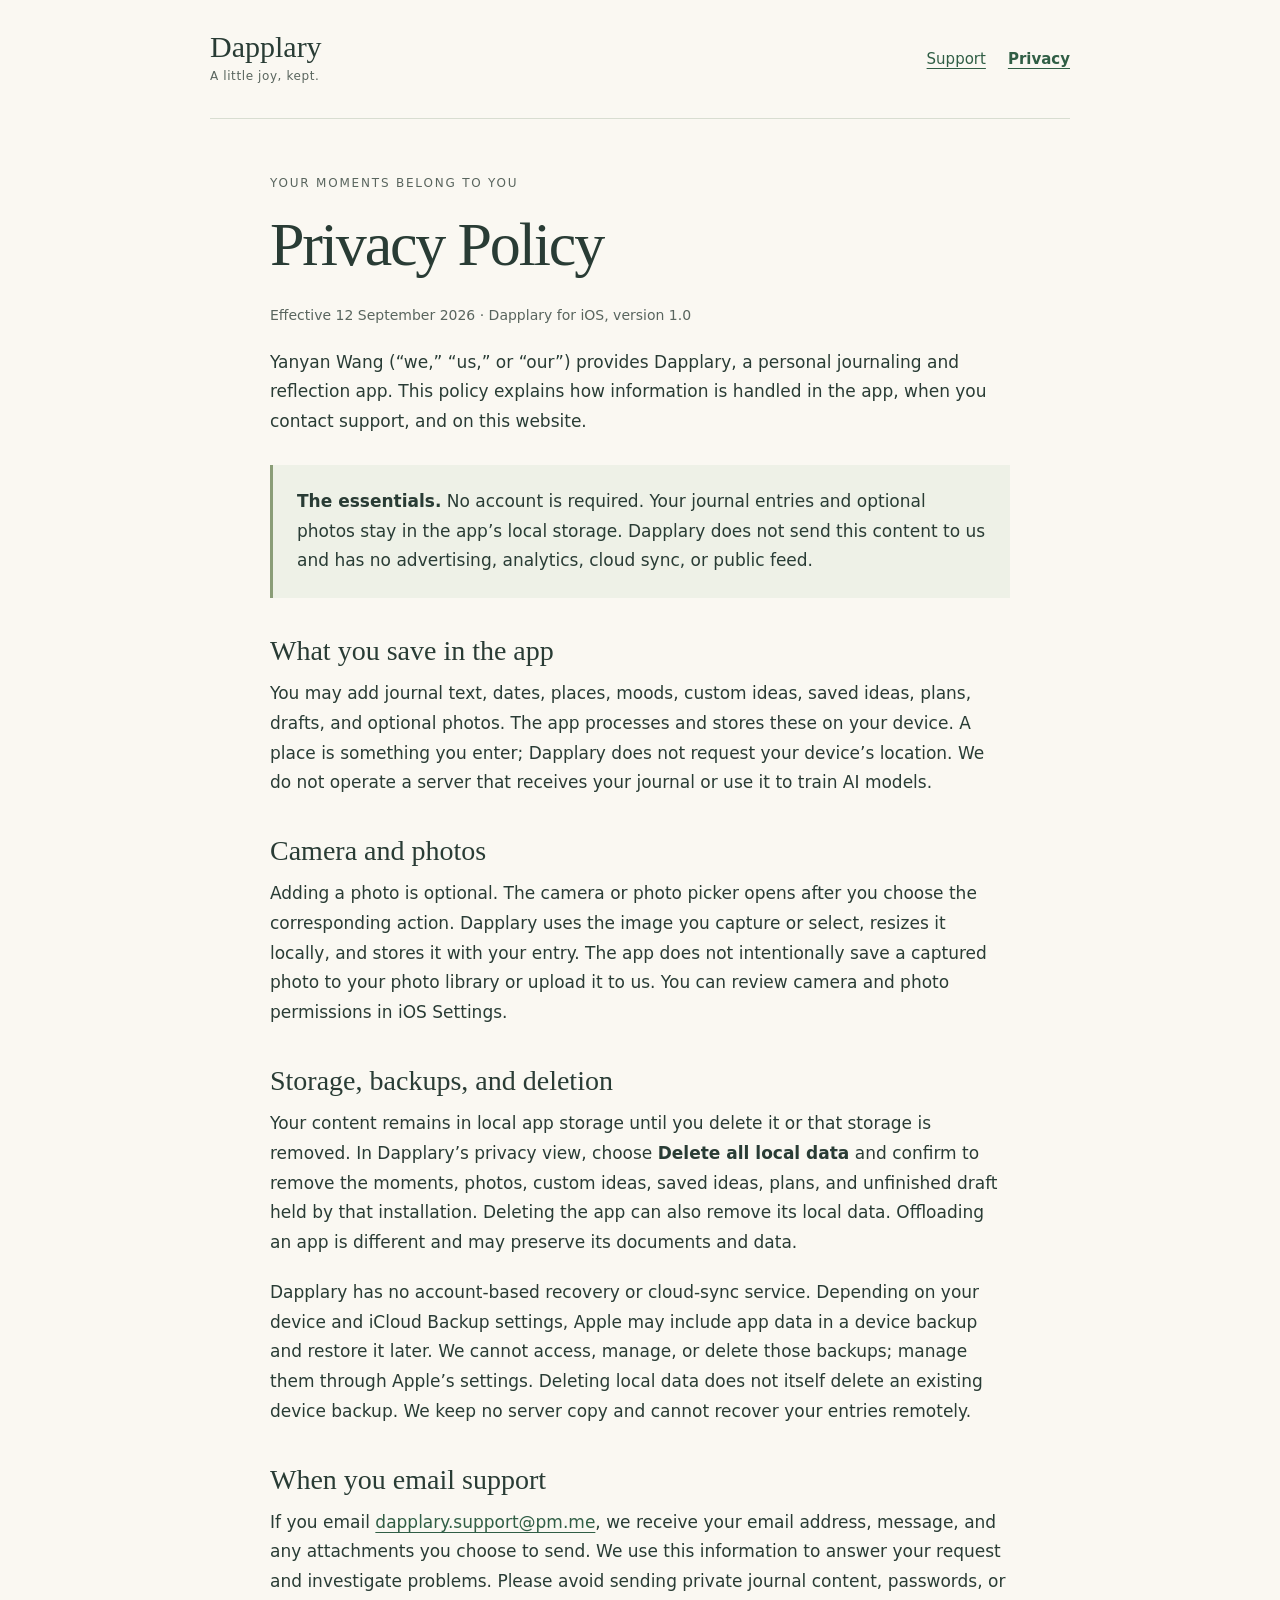
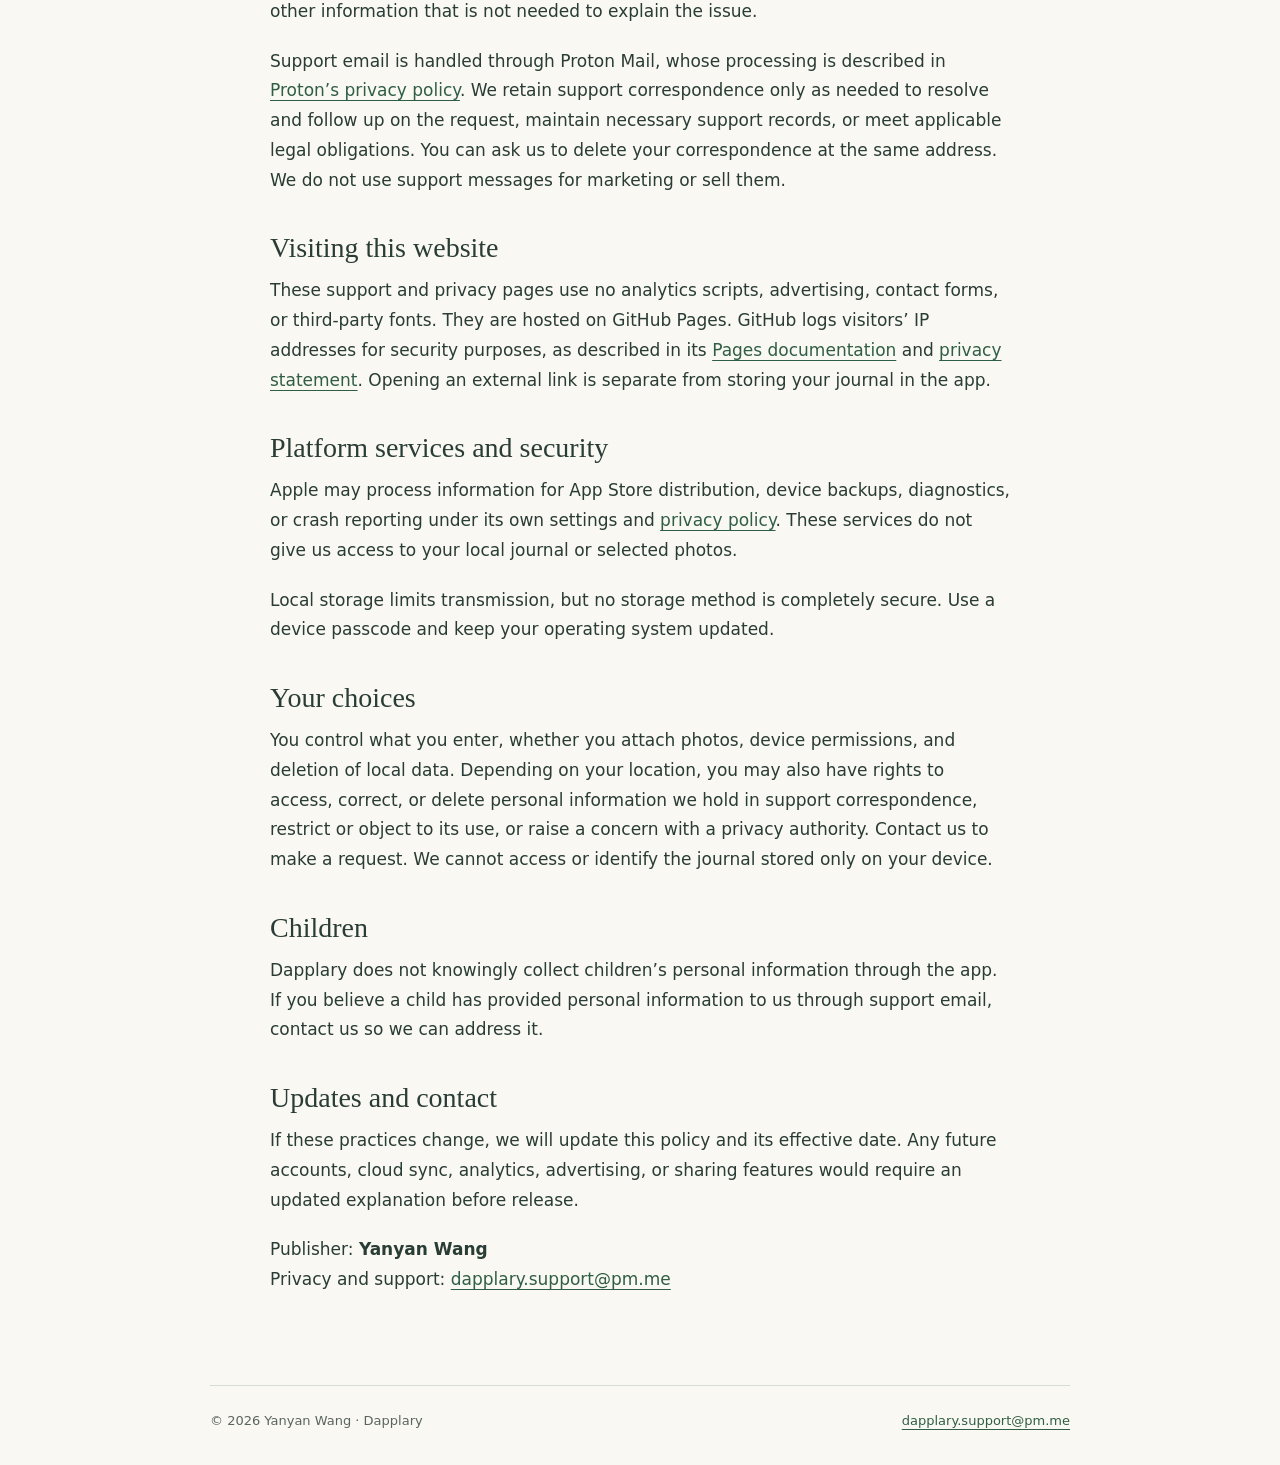
==== privacy.html @ 9de8e082 "Publish Dapplary support and privacy pages" ====
<!doctype html>
<html lang="en"><head><meta charset="utf-8"><meta name="viewport" content="width=device-width,initial-scale=1"><meta name="description" content="How Dapplary handles your local journal, optional photos, support emails, and visits to this website."><meta name="referrer" content="no-referrer"><title>Privacy Policy · Dapplary</title><link rel="stylesheet" href="styles.css"></head>
<body><a class="skip" href="#main">Skip to content</a><header><a class="brand" href="index.html">Dapplary<span>A little joy, kept.</span></a><nav aria-label="Main"><a href="support.html">Support</a><a href="privacy.html" aria-current="page">Privacy</a></nav></header><main id="main"><p class="eyebrow">Your moments belong to you</p><h1>Privacy Policy</h1><p class="meta">Effective 12 September 2026 · Dapplary for iOS, version 1.0</p><p>Yanyan Wang (“we,” “us,” or “our”) provides Dapplary, a personal journaling and reflection app. This policy explains how information is handled in the app, when you contact support, and on this website.</p>
<div class="note"><p><strong>The essentials.</strong> No account is required. Your journal entries and optional photos stay in the app’s local storage. Dapplary does not send this content to us and has no advertising, analytics, cloud sync, or public feed.</p></div>
<h2>What you save in the app</h2><p>You may add journal text, dates, places, moods, custom ideas, saved ideas, plans, drafts, and optional photos. The app processes and stores these on your device. A place is something you enter; Dapplary does not request your device’s location. We do not operate a server that receives your journal or use it to train AI models.</p>
<h2>Camera and photos</h2><p>Adding a photo is optional. The camera or photo picker opens after you choose the corresponding action. Dapplary uses the image you capture or select, resizes it locally, and stores it with your entry. The app does not intentionally save a captured photo to your photo library or upload it to us. You can review camera and photo permissions in iOS Settings.</p>
<h2>Storage, backups, and deletion</h2><p>Your content remains in local app storage until you delete it or that storage is removed. In Dapplary’s privacy view, choose <strong>Delete all local data</strong> and confirm to remove the moments, photos, custom ideas, saved ideas, plans, and unfinished draft held by that installation. Deleting the app can also remove its local data. Offloading an app is different and may preserve its documents and data.</p><p>Dapplary has no account-based recovery or cloud-sync service. Depending on your device and iCloud Backup settings, Apple may include app data in a device backup and restore it later. We cannot access, manage, or delete those backups; manage them through Apple’s settings. Deleting local data does not itself delete an existing device backup. We keep no server copy and cannot recover your entries remotely.</p>
<h2>When you email support</h2><p>If you email <a href="mailto:dapplary.support@pm.me">dapplary.support@pm.me</a>, we receive your email address, message, and any attachments you choose to send. We use this information to answer your request and investigate problems. Please avoid sending private journal content, passwords, or other information that is not needed to explain the issue.</p><p>Support email is handled through Proton Mail, whose processing is described in <a href="https://proton.me/legal/privacy">Proton’s privacy policy</a>. We retain support correspondence only as needed to resolve and follow up on the request, maintain necessary support records, or meet applicable legal obligations. You can ask us to delete your correspondence at the same address. We do not use support messages for marketing or sell them.</p>
<h2>Visiting this website</h2><p>These support and privacy pages use no analytics scripts, advertising, contact forms, or third-party fonts. They are hosted on GitHub Pages. GitHub logs visitors’ IP addresses for security purposes, as described in its <a href="https://docs.github.com/en/pages/getting-started-with-github-pages/what-is-github-pages#data-collection">Pages documentation</a> and <a href="https://docs.github.com/en/site-policy/privacy-policies/github-general-privacy-statement">privacy statement</a>. Opening an external link is separate from storing your journal in the app.</p>
<h2>Platform services and security</h2><p>Apple may process information for App Store distribution, device backups, diagnostics, or crash reporting under its own settings and <a href="https://www.apple.com/legal/privacy/">privacy policy</a>. These services do not give us access to your local journal or selected photos.</p><p>Local storage limits transmission, but no storage method is completely secure. Use a device passcode and keep your operating system updated.</p>
<h2>Your choices</h2><p>You control what you enter, whether you attach photos, device permissions, and deletion of local data. Depending on your location, you may also have rights to access, correct, or delete personal information we hold in support correspondence, restrict or object to its use, or raise a concern with a privacy authority. Contact us to make a request. We cannot access or identify the journal stored only on your device.</p>
<h2>Children</h2><p>Dapplary does not knowingly collect children’s personal information through the app. If you believe a child has provided personal information to us through support email, contact us so we can address it.</p>
<h2>Updates and contact</h2><p>If these practices change, we will update this policy and its effective date. Any future accounts, cloud sync, analytics, advertising, or sharing features would require an updated explanation before release.</p><p>Publisher: <strong>Yanyan Wang</strong><br>Privacy and support: <a href="mailto:dapplary.support@pm.me">dapplary.support@pm.me</a></p></main><footer><span>© 2026 Yanyan Wang · Dapplary</span><a href="mailto:dapplary.support@pm.me">dapplary.support@pm.me</a></footer></body></html>
---- styles.css ----
:root{color-scheme:light;--ink:#293c35;--muted:#59655e;--paper:#faf8f2;--line:#d8ddd1;--accent:#305e45}*{box-sizing:border-box}body{margin:0;background:var(--paper);color:var(--ink);font:17px/1.75 system-ui,-apple-system,BlinkMacSystemFont,"Segoe UI",sans-serif}a{color:var(--accent);text-underline-offset:4px;overflow-wrap:anywhere}a:hover{text-decoration-thickness:2px}a:focus-visible{outline:3px solid var(--accent);outline-offset:5px}header,main,footer{width:min(860px,calc(100% - 40px));margin-inline:auto}header{display:flex;justify-content:space-between;align-items:center;gap:24px;padding:30px 0;border-bottom:1px solid var(--line)}.brand{font:30px Georgia,serif;text-decoration:none;color:var(--ink)}.brand span{display:block;font:12px/2 system-ui,sans-serif;letter-spacing:.05em;color:var(--muted)}nav{display:flex;gap:22px;font-size:15px}nav [aria-current]{font-weight:700}main{padding:54px 0 70px;max-width:740px;min-height:65vh}h1,h2{font-family:Georgia,serif;font-weight:400;line-height:1.18}h1{font-size:clamp(40px,7vw,62px);letter-spacing:-.035em;margin:0 0 22px}h2{font-size:28px;margin:36px 0 12px}p,ul,ol{margin:0 0 20px}li{margin-bottom:9px}.eyebrow{text-transform:uppercase;font-size:12px;letter-spacing:.15em;color:var(--muted);margin-bottom:14px}.intro{font-size:21px;line-height:1.55;max-width:650px}.note{background:#eef1e7;border-left:3px solid #8a9d77;padding:22px 24px;margin:28px 0}.note p:last-child{margin-bottom:0}.button{display:inline-block;background:var(--accent);color:#fff;border-radius:8px;padding:12px 20px;text-decoration:none;margin:8px 0 16px}.meta{font-size:14px;color:var(--muted)}footer{border-top:1px solid var(--line);padding:24px 0 32px;display:flex;justify-content:space-between;gap:16px;flex-wrap:wrap;font-size:13px;color:var(--muted)}.skip{position:absolute;top:-100px;left:16px;padding:10px;background:white}.skip:focus{top:10px}@media(max-width:480px){header{align-items:flex-start;gap:14px}nav{gap:14px;padding-top:6px}main{padding-top:36px}.intro{font-size:19px}h2{font-size:25px}}
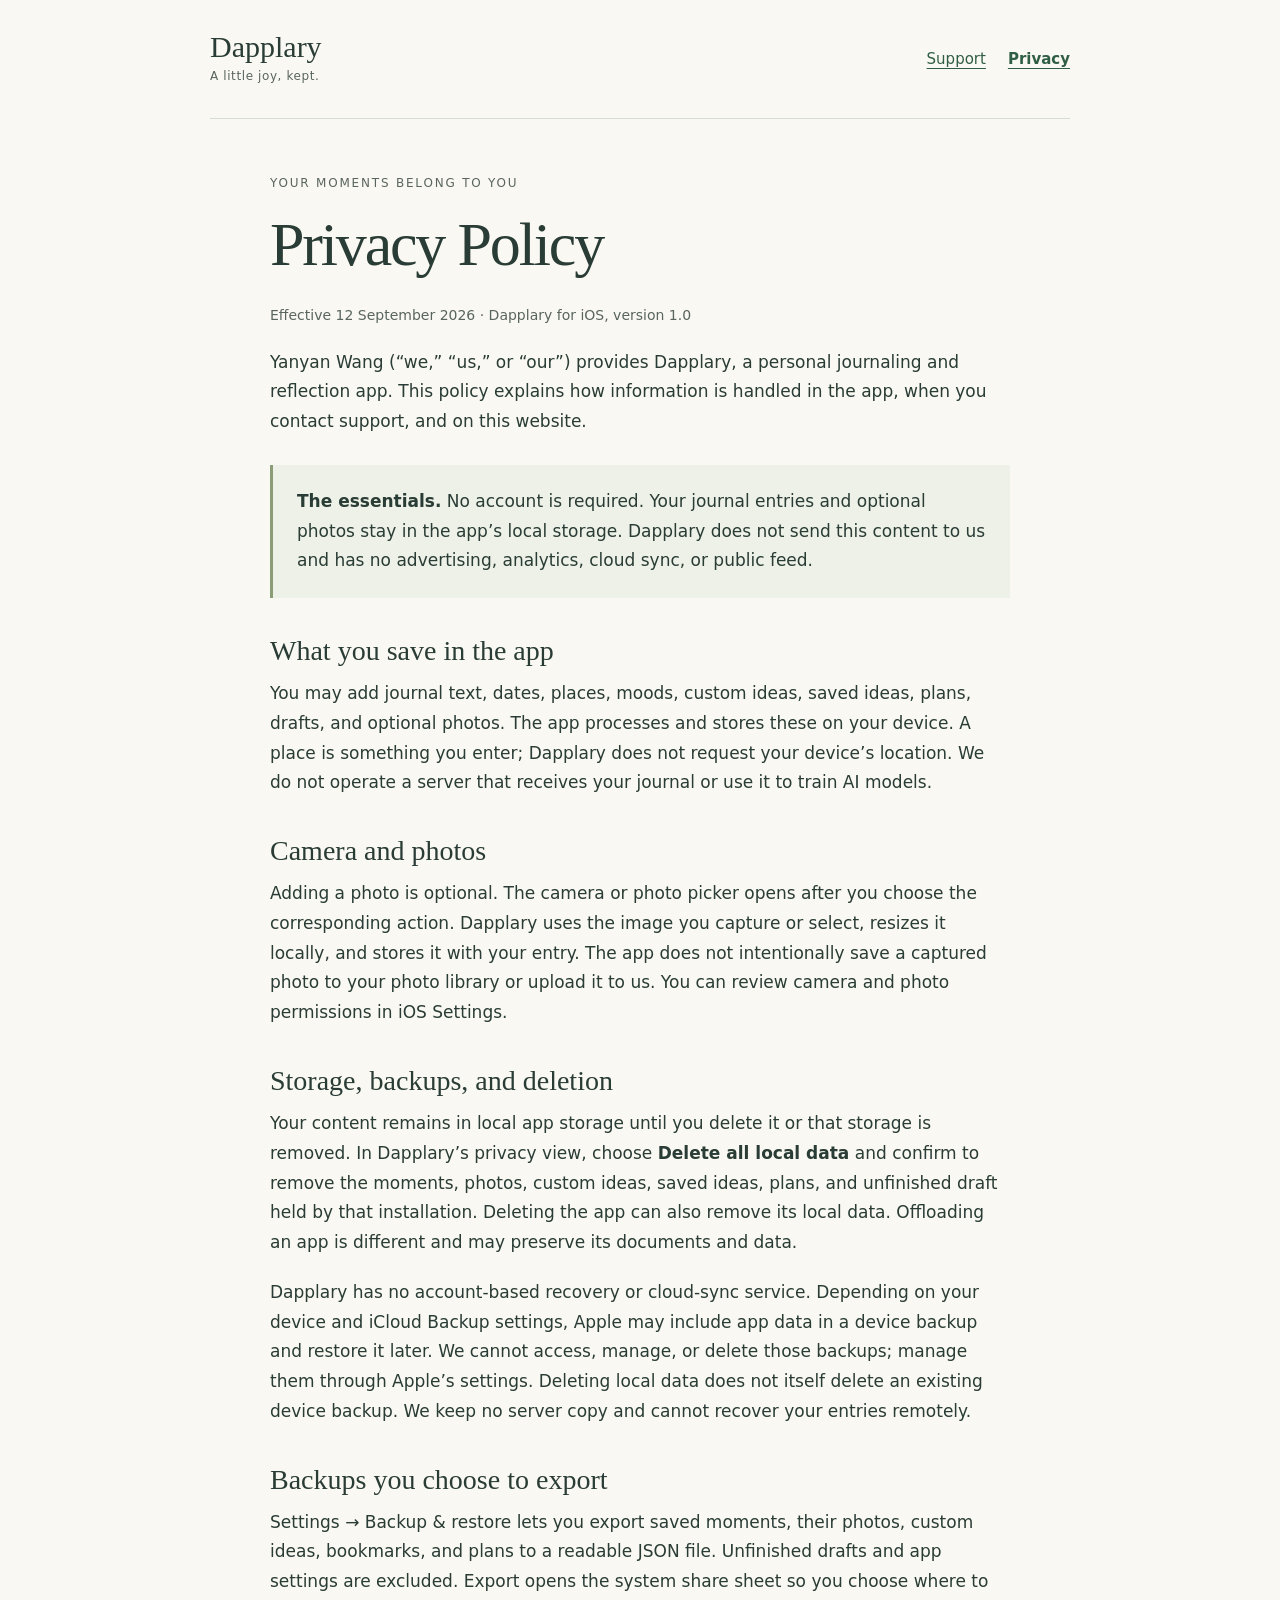
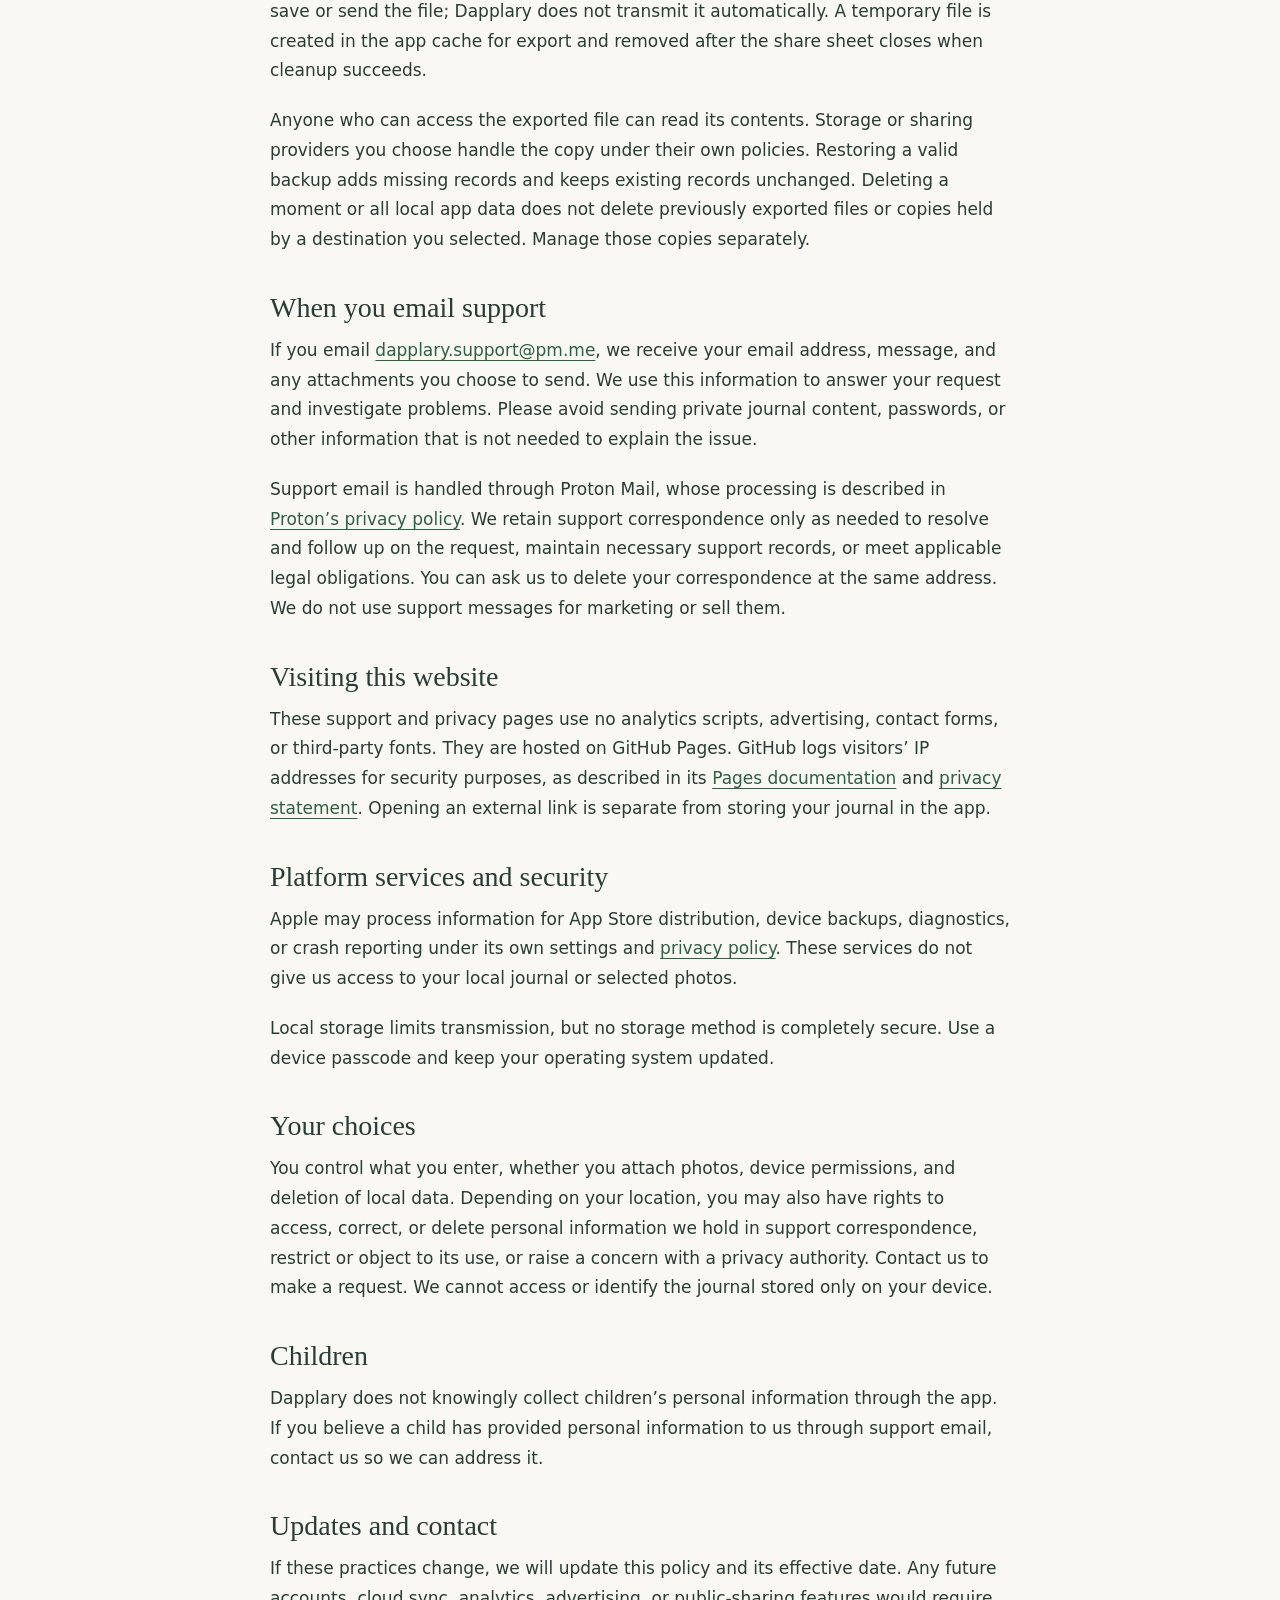
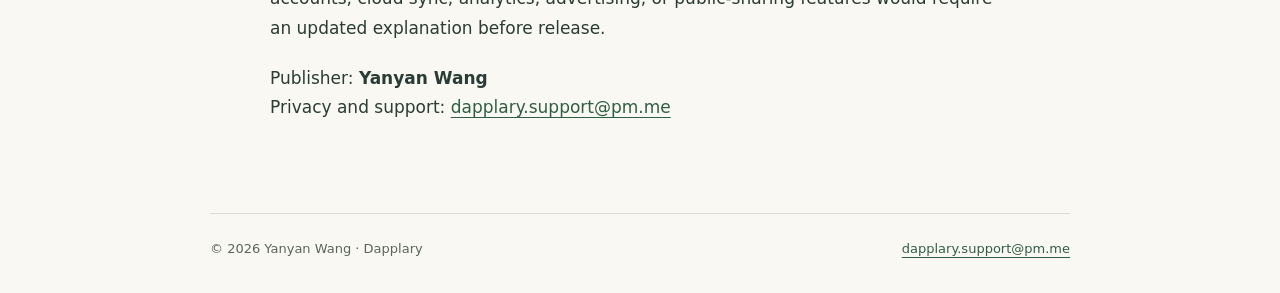
==== commit ed9e06a8: "Document photo drafts and portable backups" ====
--- a/privacy.html
+++ b/privacy.html
@@ -5,9 +5,10 @@
 <h2>What you save in the app</h2><p>You may add journal text, dates, places, moods, custom ideas, saved ideas, plans, drafts, and optional photos. The app processes and stores these on your device. A place is something you enter; Dapplary does not request your device’s location. We do not operate a server that receives your journal or use it to train AI models.</p>
 <h2>Camera and photos</h2><p>Adding a photo is optional. The camera or photo picker opens after you choose the corresponding action. Dapplary uses the image you capture or select, resizes it locally, and stores it with your entry. The app does not intentionally save a captured photo to your photo library or upload it to us. You can review camera and photo permissions in iOS Settings.</p>
 <h2>Storage, backups, and deletion</h2><p>Your content remains in local app storage until you delete it or that storage is removed. In Dapplary’s privacy view, choose <strong>Delete all local data</strong> and confirm to remove the moments, photos, custom ideas, saved ideas, plans, and unfinished draft held by that installation. Deleting the app can also remove its local data. Offloading an app is different and may preserve its documents and data.</p><p>Dapplary has no account-based recovery or cloud-sync service. Depending on your device and iCloud Backup settings, Apple may include app data in a device backup and restore it later. We cannot access, manage, or delete those backups; manage them through Apple’s settings. Deleting local data does not itself delete an existing device backup. We keep no server copy and cannot recover your entries remotely.</p>
+<h2>Backups you choose to export</h2><p>Settings → Backup &amp; restore lets you export saved moments, their photos, custom ideas, bookmarks, and plans to a readable JSON file. Unfinished drafts and app settings are excluded. Export opens the system share sheet so you choose where to save or send the file; Dapplary does not transmit it automatically. A temporary file is created in the app cache for export and removed after the share sheet closes when cleanup succeeds.</p><p>Anyone who can access the exported file can read its contents. Storage or sharing providers you choose handle the copy under their own policies. Restoring a valid backup adds missing records and keeps existing records unchanged. Deleting a moment or all local app data does not delete previously exported files or copies held by a destination you selected. Manage those copies separately.</p>
 <h2>When you email support</h2><p>If you email <a href="mailto:dapplary.support@pm.me">dapplary.support@pm.me</a>, we receive your email address, message, and any attachments you choose to send. We use this information to answer your request and investigate problems. Please avoid sending private journal content, passwords, or other information that is not needed to explain the issue.</p><p>Support email is handled through Proton Mail, whose processing is described in <a href="https://proton.me/legal/privacy">Proton’s privacy policy</a>. We retain support correspondence only as needed to resolve and follow up on the request, maintain necessary support records, or meet applicable legal obligations. You can ask us to delete your correspondence at the same address. We do not use support messages for marketing or sell them.</p>
 <h2>Visiting this website</h2><p>These support and privacy pages use no analytics scripts, advertising, contact forms, or third-party fonts. They are hosted on GitHub Pages. GitHub logs visitors’ IP addresses for security purposes, as described in its <a href="https://docs.github.com/en/pages/getting-started-with-github-pages/what-is-github-pages#data-collection">Pages documentation</a> and <a href="https://docs.github.com/en/site-policy/privacy-policies/github-general-privacy-statement">privacy statement</a>. Opening an external link is separate from storing your journal in the app.</p>
 <h2>Platform services and security</h2><p>Apple may process information for App Store distribution, device backups, diagnostics, or crash reporting under its own settings and <a href="https://www.apple.com/legal/privacy/">privacy policy</a>. These services do not give us access to your local journal or selected photos.</p><p>Local storage limits transmission, but no storage method is completely secure. Use a device passcode and keep your operating system updated.</p>
 <h2>Your choices</h2><p>You control what you enter, whether you attach photos, device permissions, and deletion of local data. Depending on your location, you may also have rights to access, correct, or delete personal information we hold in support correspondence, restrict or object to its use, or raise a concern with a privacy authority. Contact us to make a request. We cannot access or identify the journal stored only on your device.</p>
 <h2>Children</h2><p>Dapplary does not knowingly collect children’s personal information through the app. If you believe a child has provided personal information to us through support email, contact us so we can address it.</p>
-<h2>Updates and contact</h2><p>If these practices change, we will update this policy and its effective date. Any future accounts, cloud sync, analytics, advertising, or sharing features would require an updated explanation before release.</p><p>Publisher: <strong>Yanyan Wang</strong><br>Privacy and support: <a href="mailto:dapplary.support@pm.me">dapplary.support@pm.me</a></p></main><footer><span>© 2026 Yanyan Wang · Dapplary</span><a href="mailto:dapplary.support@pm.me">dapplary.support@pm.me</a></footer></body></html>
+<h2>Updates and contact</h2><p>If these practices change, we will update this policy and its effective date. Any future accounts, cloud sync, analytics, advertising, or public-sharing features would require an updated explanation before release.</p><p>Publisher: <strong>Yanyan Wang</strong><br>Privacy and support: <a href="mailto:dapplary.support@pm.me">dapplary.support@pm.me</a></p></main><footer><span>© 2026 Yanyan Wang · Dapplary</span><a href="mailto:dapplary.support@pm.me">dapplary.support@pm.me</a></footer></body></html>
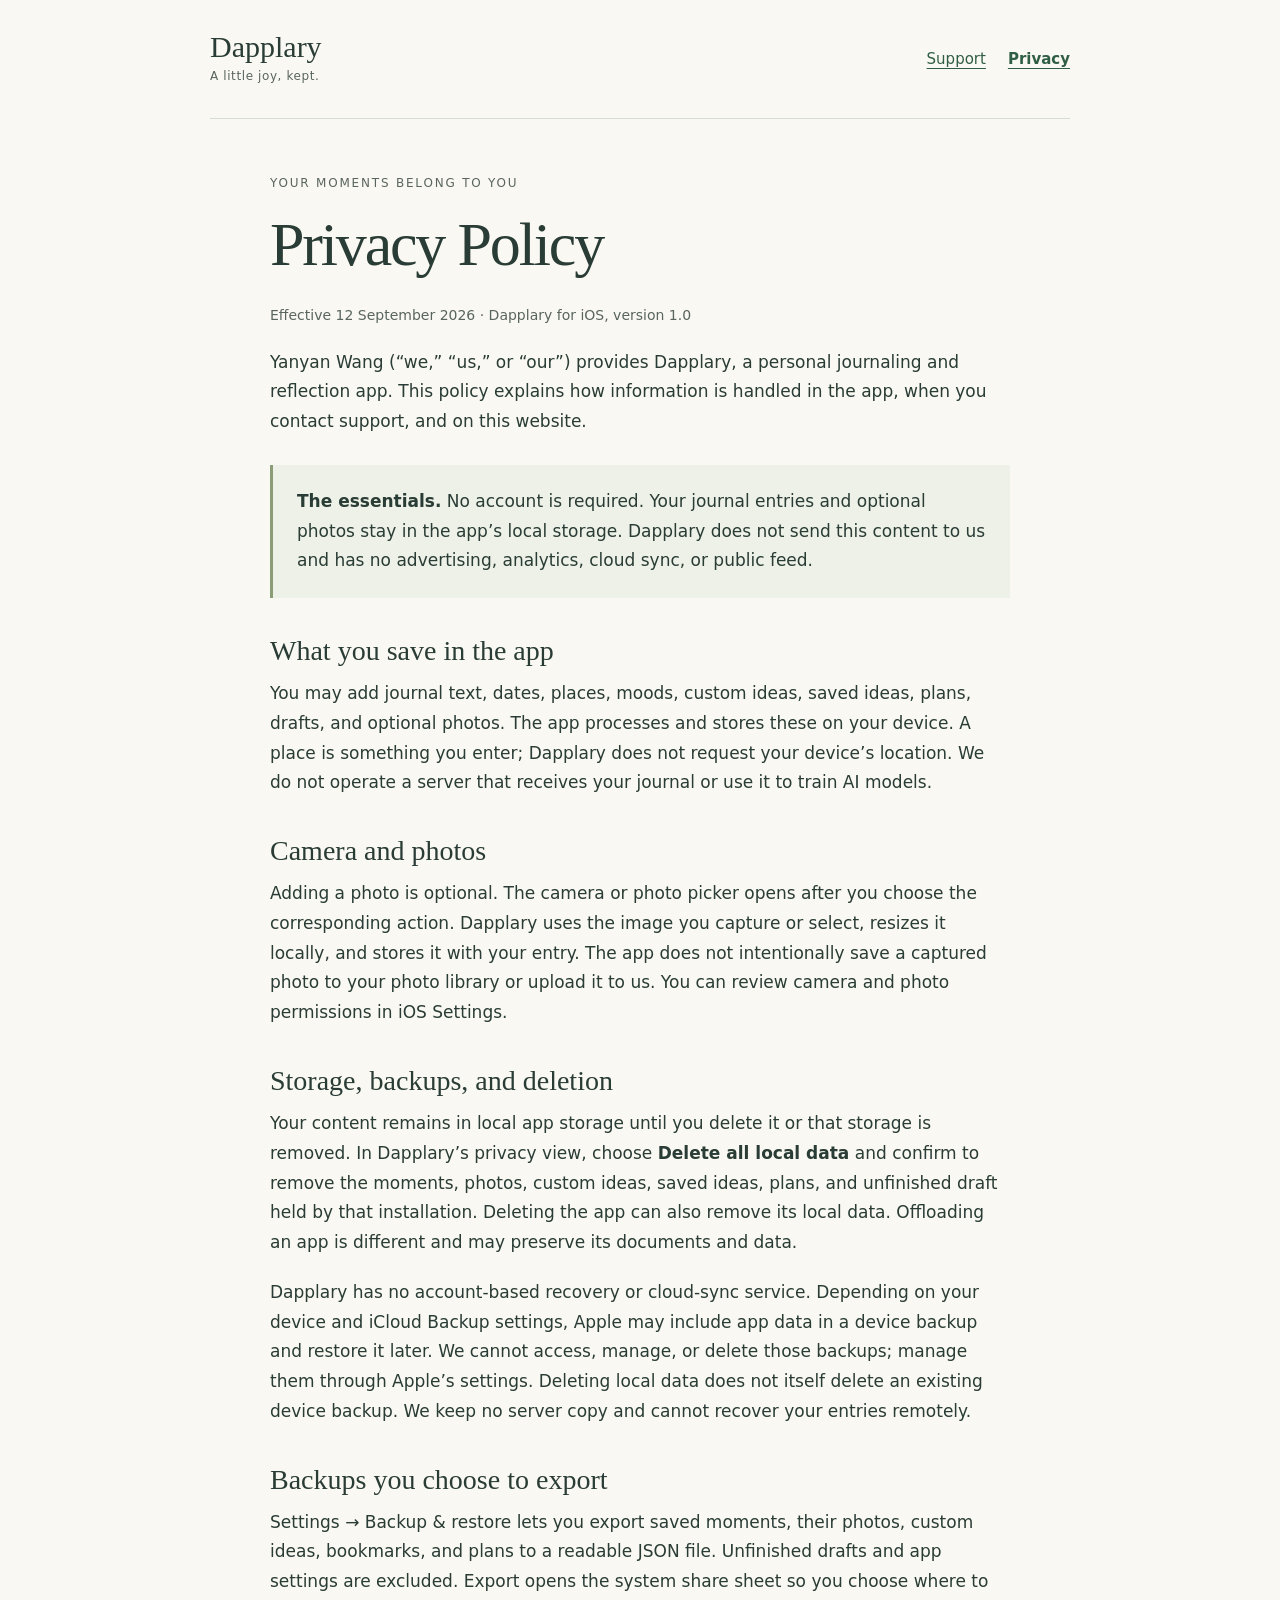
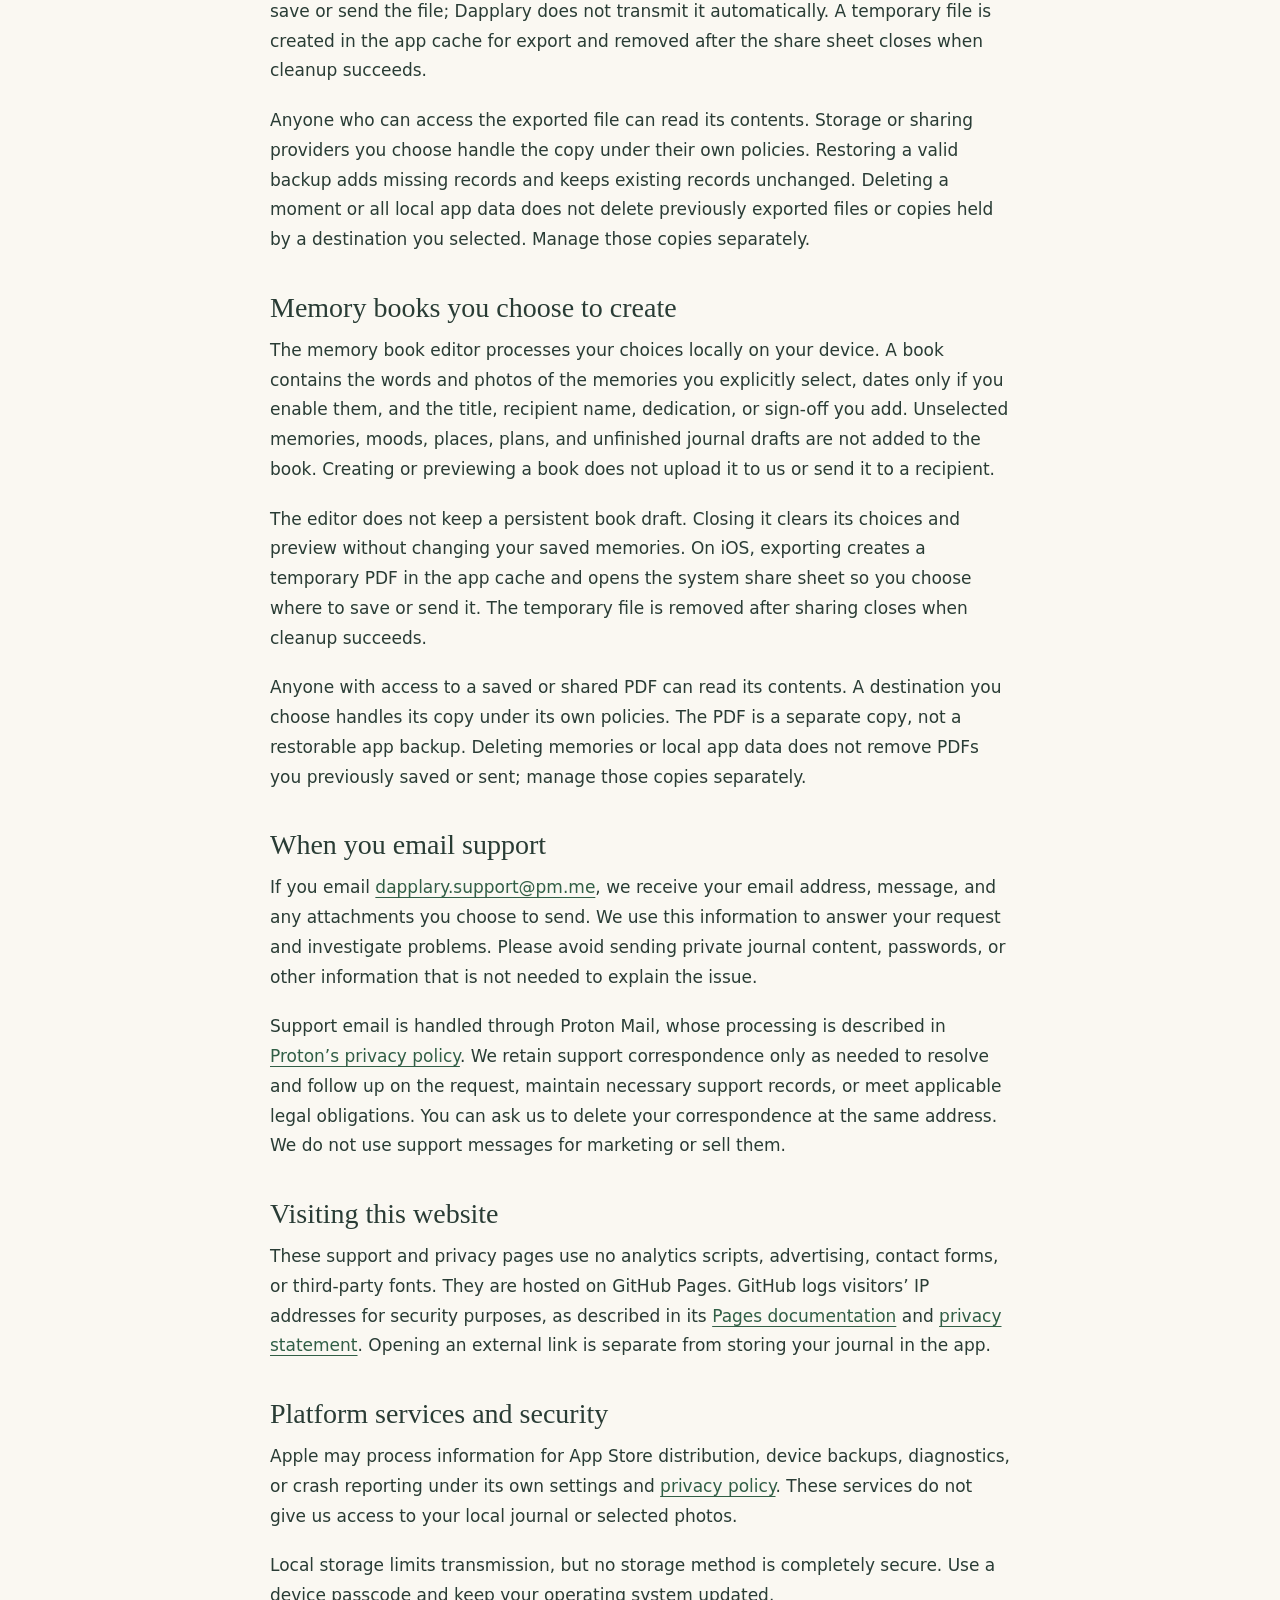
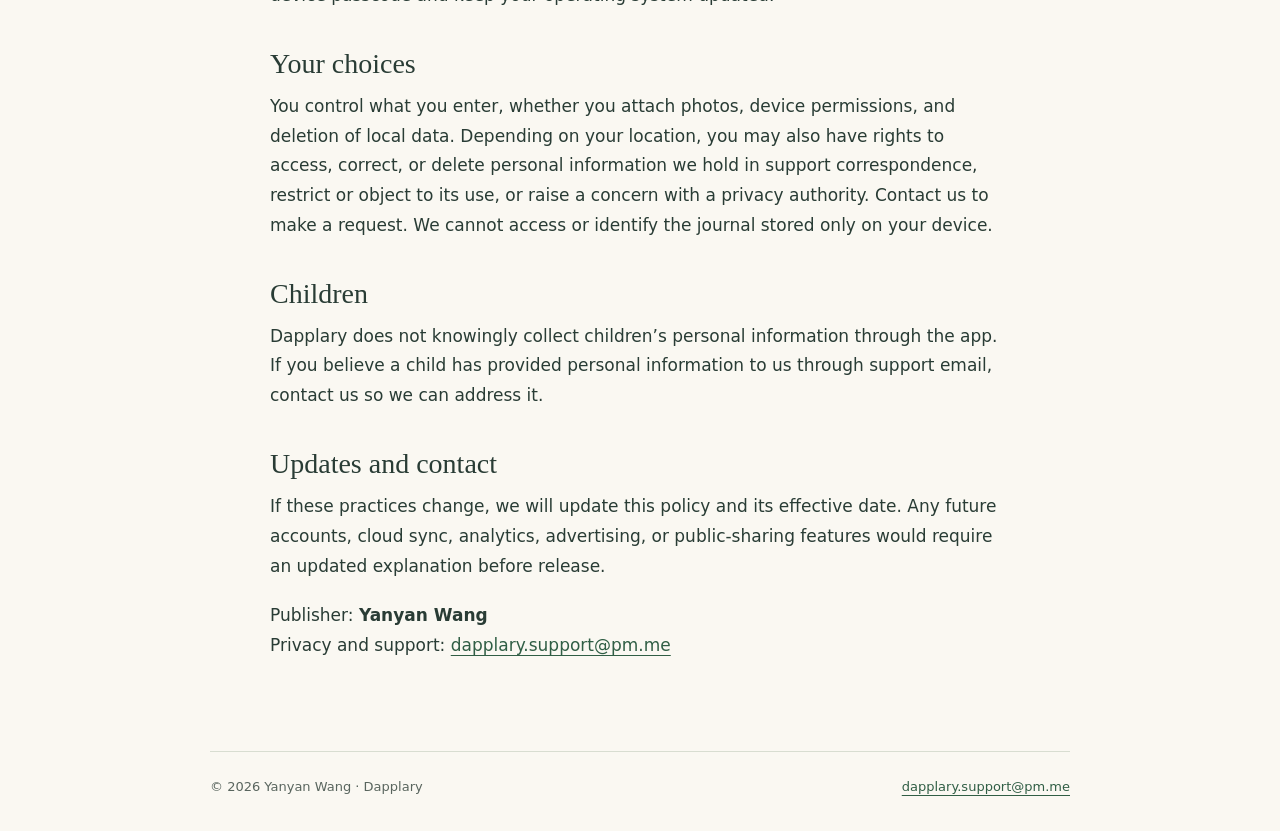
==== commit 217622d9: "Explain private memory books and A5 PDF printing" ====
--- a/privacy.html
+++ b/privacy.html
@@ -6,6 +6,7 @@
 <h2>Camera and photos</h2><p>Adding a photo is optional. The camera or photo picker opens after you choose the corresponding action. Dapplary uses the image you capture or select, resizes it locally, and stores it with your entry. The app does not intentionally save a captured photo to your photo library or upload it to us. You can review camera and photo permissions in iOS Settings.</p>
 <h2>Storage, backups, and deletion</h2><p>Your content remains in local app storage until you delete it or that storage is removed. In Dapplary’s privacy view, choose <strong>Delete all local data</strong> and confirm to remove the moments, photos, custom ideas, saved ideas, plans, and unfinished draft held by that installation. Deleting the app can also remove its local data. Offloading an app is different and may preserve its documents and data.</p><p>Dapplary has no account-based recovery or cloud-sync service. Depending on your device and iCloud Backup settings, Apple may include app data in a device backup and restore it later. We cannot access, manage, or delete those backups; manage them through Apple’s settings. Deleting local data does not itself delete an existing device backup. We keep no server copy and cannot recover your entries remotely.</p>
 <h2>Backups you choose to export</h2><p>Settings → Backup &amp; restore lets you export saved moments, their photos, custom ideas, bookmarks, and plans to a readable JSON file. Unfinished drafts and app settings are excluded. Export opens the system share sheet so you choose where to save or send the file; Dapplary does not transmit it automatically. A temporary file is created in the app cache for export and removed after the share sheet closes when cleanup succeeds.</p><p>Anyone who can access the exported file can read its contents. Storage or sharing providers you choose handle the copy under their own policies. Restoring a valid backup adds missing records and keeps existing records unchanged. Deleting a moment or all local app data does not delete previously exported files or copies held by a destination you selected. Manage those copies separately.</p>
+<h2>Memory books you choose to create</h2><p>The memory book editor processes your choices locally on your device. A book contains the words and photos of the memories you explicitly select, dates only if you enable them, and the title, recipient name, dedication, or sign-off you add. Unselected memories, moods, places, plans, and unfinished journal drafts are not added to the book. Creating or previewing a book does not upload it to us or send it to a recipient.</p><p>The editor does not keep a persistent book draft. Closing it clears its choices and preview without changing your saved memories. On iOS, exporting creates a temporary PDF in the app cache and opens the system share sheet so you choose where to save or send it. The temporary file is removed after sharing closes when cleanup succeeds.</p><p>Anyone with access to a saved or shared PDF can read its contents. A destination you choose handles its copy under its own policies. The PDF is a separate copy, not a restorable app backup. Deleting memories or local app data does not remove PDFs you previously saved or sent; manage those copies separately.</p>
 <h2>When you email support</h2><p>If you email <a href="mailto:dapplary.support@pm.me">dapplary.support@pm.me</a>, we receive your email address, message, and any attachments you choose to send. We use this information to answer your request and investigate problems. Please avoid sending private journal content, passwords, or other information that is not needed to explain the issue.</p><p>Support email is handled through Proton Mail, whose processing is described in <a href="https://proton.me/legal/privacy">Proton’s privacy policy</a>. We retain support correspondence only as needed to resolve and follow up on the request, maintain necessary support records, or meet applicable legal obligations. You can ask us to delete your correspondence at the same address. We do not use support messages for marketing or sell them.</p>
 <h2>Visiting this website</h2><p>These support and privacy pages use no analytics scripts, advertising, contact forms, or third-party fonts. They are hosted on GitHub Pages. GitHub logs visitors’ IP addresses for security purposes, as described in its <a href="https://docs.github.com/en/pages/getting-started-with-github-pages/what-is-github-pages#data-collection">Pages documentation</a> and <a href="https://docs.github.com/en/site-policy/privacy-policies/github-general-privacy-statement">privacy statement</a>. Opening an external link is separate from storing your journal in the app.</p>
 <h2>Platform services and security</h2><p>Apple may process information for App Store distribution, device backups, diagnostics, or crash reporting under its own settings and <a href="https://www.apple.com/legal/privacy/">privacy policy</a>. These services do not give us access to your local journal or selected photos.</p><p>Local storage limits transmission, but no storage method is completely secure. Use a device passcode and keep your operating system updated.</p>
